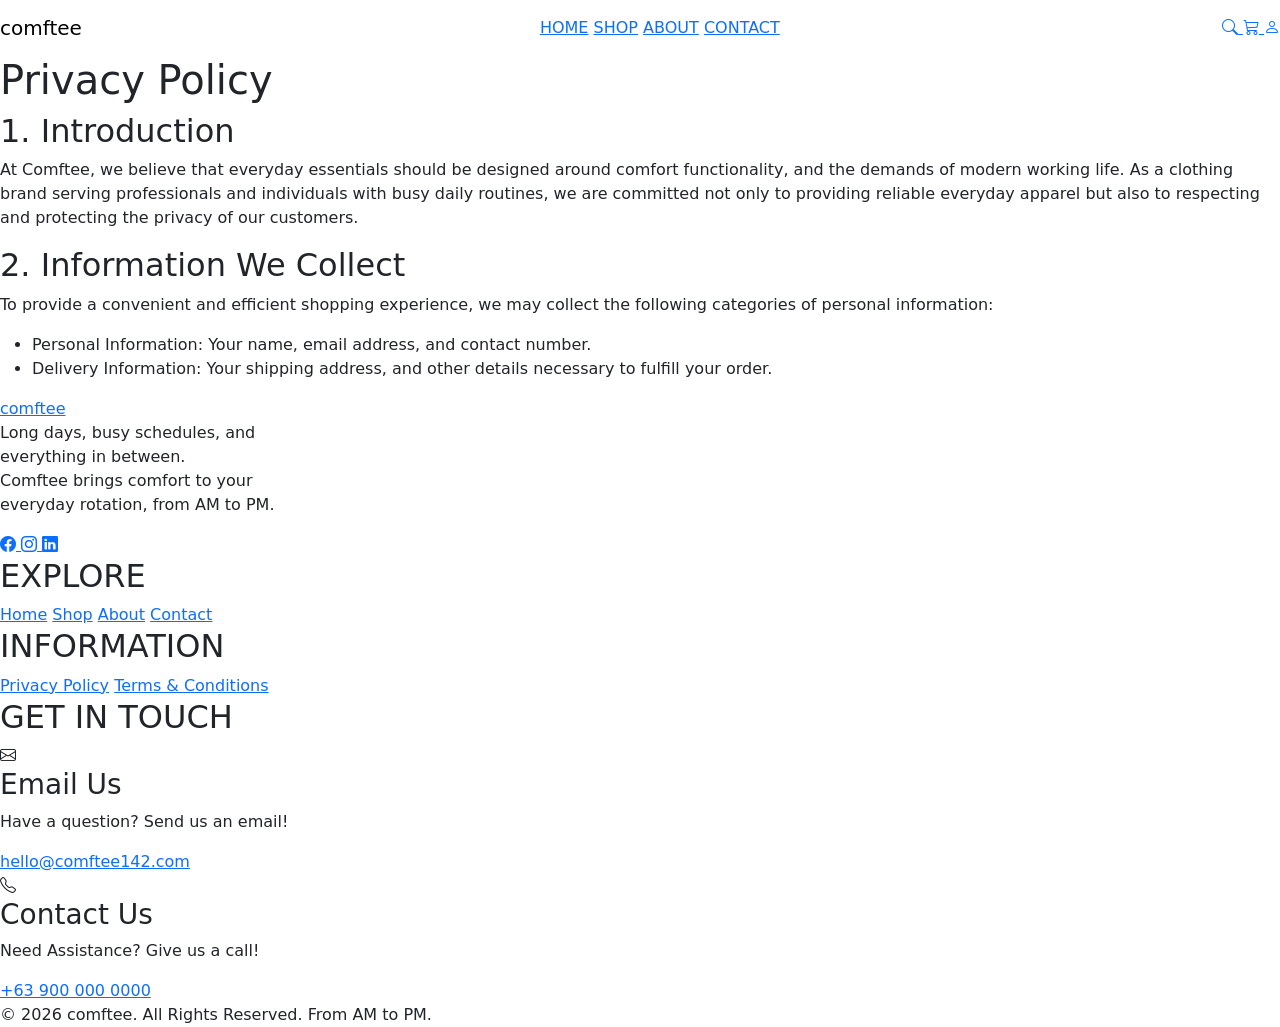
==== index.html @ b97ba65a "Add files via upload" ====
<!DOCTYPE html>
<html lang="en">
<head>
  <meta charset="UTF-8">
  <meta name="viewport" content="width=device-width, initial-scale=1.0">

  <title>Privacy Policy | Comftee</title>

  <!-- Bootstrap 5.3.3 -->
  <link href="https://cdn.jsdelivr.net/npm/bootstrap@5.3.3/dist/css/bootstrap.min.css" rel="stylesheet">

  <!-- Bootstrap Icons -->
  <link href="https://cdn.jsdelivr.net/npm/bootstrap-icons@1.11.3/font/bootstrap-icons.min.css" rel="stylesheet">

  <!-- Google Fonts -->
  <link rel="preconnect" href="https://fonts.googleapis.com">
  <link rel="preconnect" href="https://fonts.gstatic.com" crossorigin>

  <link href="https://fonts.googleapis.com/css2?family=DM+Sans:wght@400;500;700&family=Inter:wght@400;500;600;700&display=swap" rel="stylesheet">

  <!-- Custom CSS -->
  <link rel="stylesheet" href="css/style.css">
</head>

<body>

  <!-- NAVIGATION BAR -->
  <header class="site-header">

    <nav class="navbar">

      <a href="#" class="navbar-brand">comftee</a>

      <div class="nav-links">
        <a href="#">HOME</a>
        <a href="#">SHOP</a>
        <a href="#">ABOUT</a>
        <a href="#">CONTACT</a>
      </div>

      <div class="navbar-actions">

        <a href="#" aria-label="Search">
          <i class="bi bi-search"></i>
        </a>

        <a href="#" aria-label="Shopping Cart">
          <i class="bi bi-cart3"></i>
        </a>

        <a href="#" aria-label="Account">
          <i class="bi bi-person"></i>
        </a>

      </div>

    </nav>

  </header>


  <!-- PRIVACY POLICY CONTENT -->
  <main class="policy-content">

    <div class="policy-container">

      <h1>Privacy Policy</h1>

      <section class="policy-section">

        <h2>1. Introduction</h2>

        <p>
          At Comftee, we believe that everyday essentials should be designed
          around comfort functionality, and the demands of modern working
          life. As a clothing brand serving professionals and individuals
          with busy daily routines, we are committed not only to providing
          reliable everyday apparel but also to respecting and protecting
          the privacy of our customers.
        </p>

      </section>


      <section class="policy-section">

        <h2>2. Information We Collect</h2>

        <p>
          To provide a convenient and efficient shopping experience, we may
          collect the following categories of personal information:
        </p>

        <ul>
          <li>
            Personal Information: Your name, email address, and contact number.
          </li>

          <li>
            Delivery Information: Your shipping address, and other details
            necessary to fulfill your order.
          </li>
        </ul>

      </section>

    </div>

  </main>


  <!-- FOOTER -->
  <footer class="site-footer">

    <div class="footer-main">

      <!-- BRAND COLUMN -->
      <div class="footer-brand-column">

        <a href="#" class="footer-brand">comftee</a>

        <p class="footer-description">
          Long days, busy schedules, and<br>
          everything in between.<br>
          Comftee brings comfort to your<br>
          everyday rotation, from AM to PM.
        </p>

        <div class="social-links">

          <a href="#" class="facebook" aria-label="Facebook">
            <i class="bi bi-facebook"></i>
          </a>

          <a href="#" class="instagram" aria-label="Instagram">
            <i class="bi bi-instagram"></i>
          </a>

          <a href="#" class="linkedin" aria-label="LinkedIn">
            <i class="bi bi-linkedin"></i>
          </a>

        </div>

      </div>


      <!-- EXPLORE -->
      <div class="footer-column">

        <h2>EXPLORE</h2>

        <a href="#">Home</a>
        <a href="#">Shop</a>
        <a href="#">About</a>
        <a href="#">Contact</a>

      </div>


      <!-- INFORMATION -->
      <div class="footer-column">

        <h2>INFORMATION</h2>

        <a href="#">Privacy Policy</a>
        <a href="#">Terms &amp; Conditions</a>

      </div>


      <!-- CONTACT -->
      <div class="footer-column contact-column">

        <h2>GET IN TOUCH</h2>

        <div class="contact-item">

          <i class="bi bi-envelope"></i>

          <div>
            <h3>Email Us</h3>

            <p>Have a question? Send us an email!</p>

            <a href="mailto:hello@comftee142.com">
              hello@comftee142.com
            </a>
          </div>

        </div>


        <div class="contact-item">

          <i class="bi bi-telephone"></i>

          <div>
            <h3>Contact Us</h3>

            <p>Need Assistance? Give us a call!</p>

            <a href="tel:+639000000000">
              +63 900 000 0000
            </a>
          </div>

        </div>

      </div>

    </div>


    <!-- FOOTER BOTTOM -->
    <div class="footer-bottom">

      <span>© 2026 comftee. All Rights Reserved.</span>

      <span>From AM to PM.</span>

    </div>

  </footer>
<!-- JavaScript -->
  <script src="js/script.js"></script>

</body>
</html>
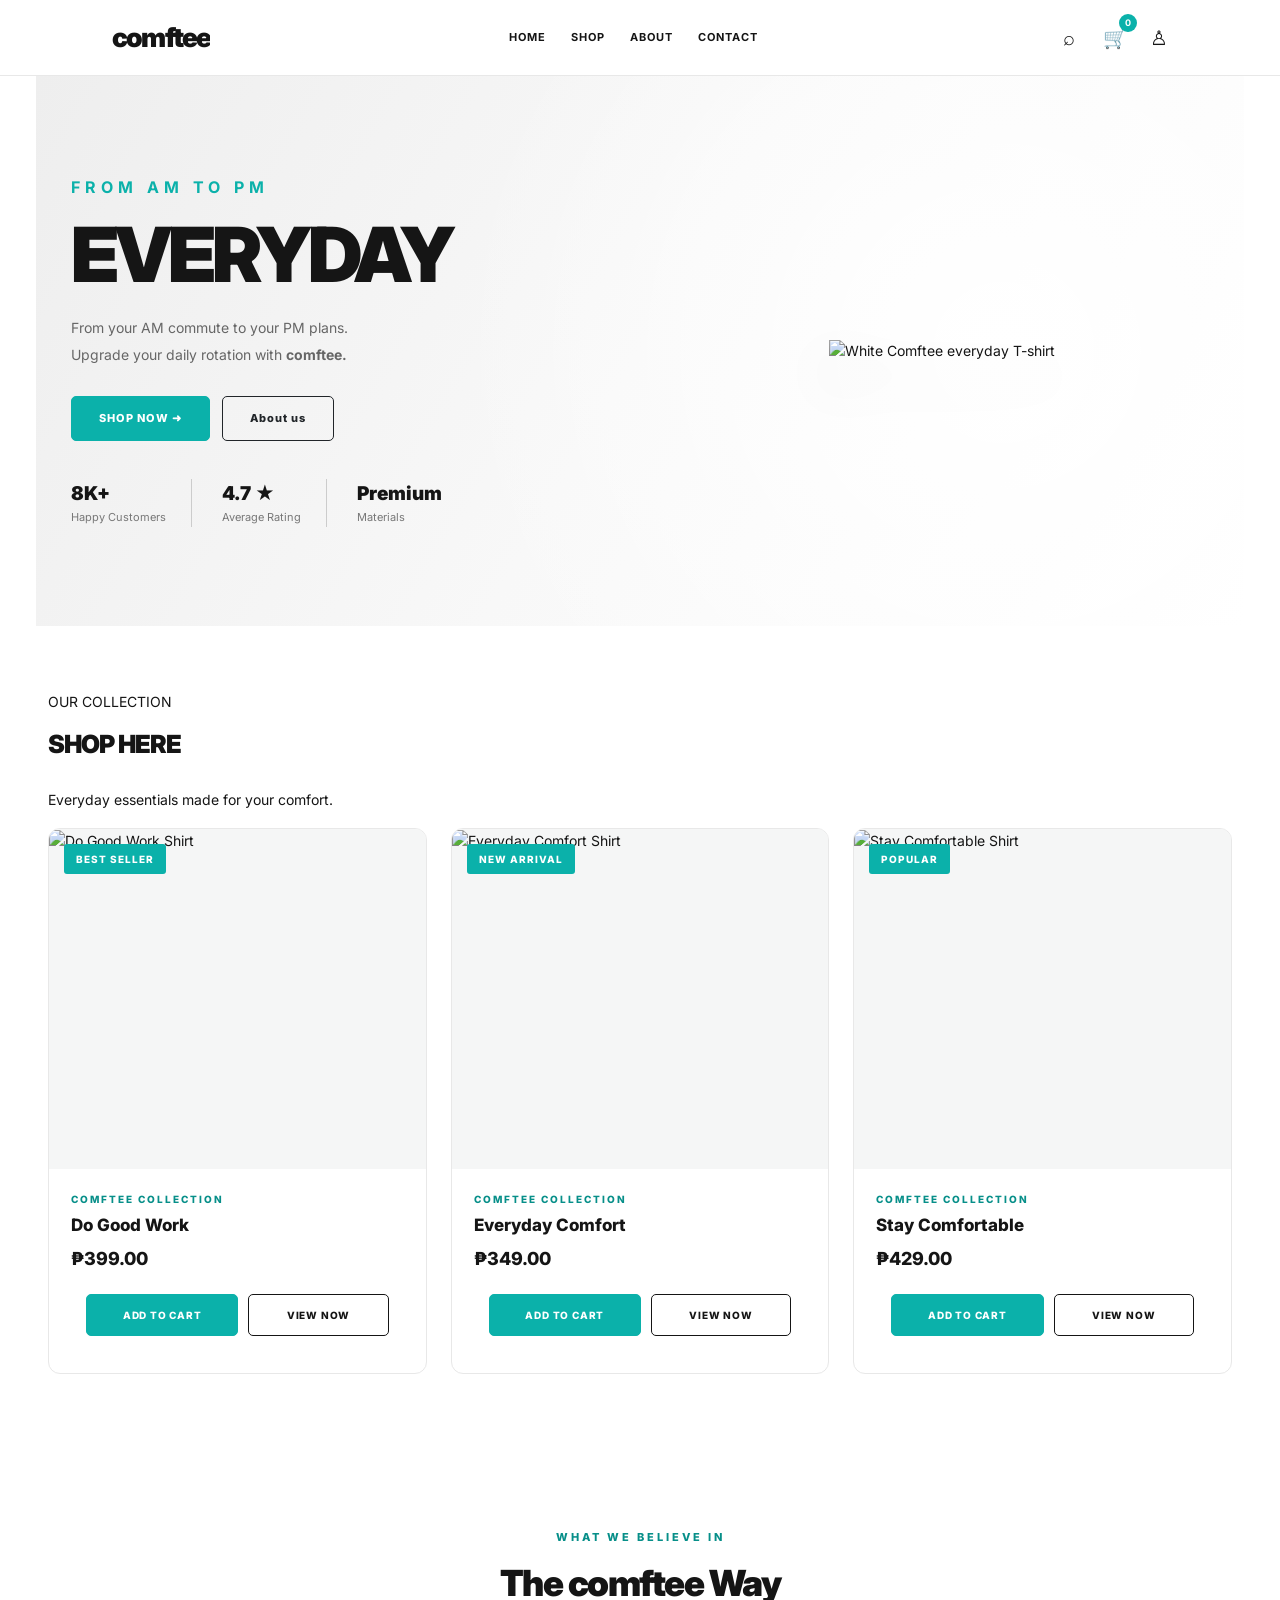
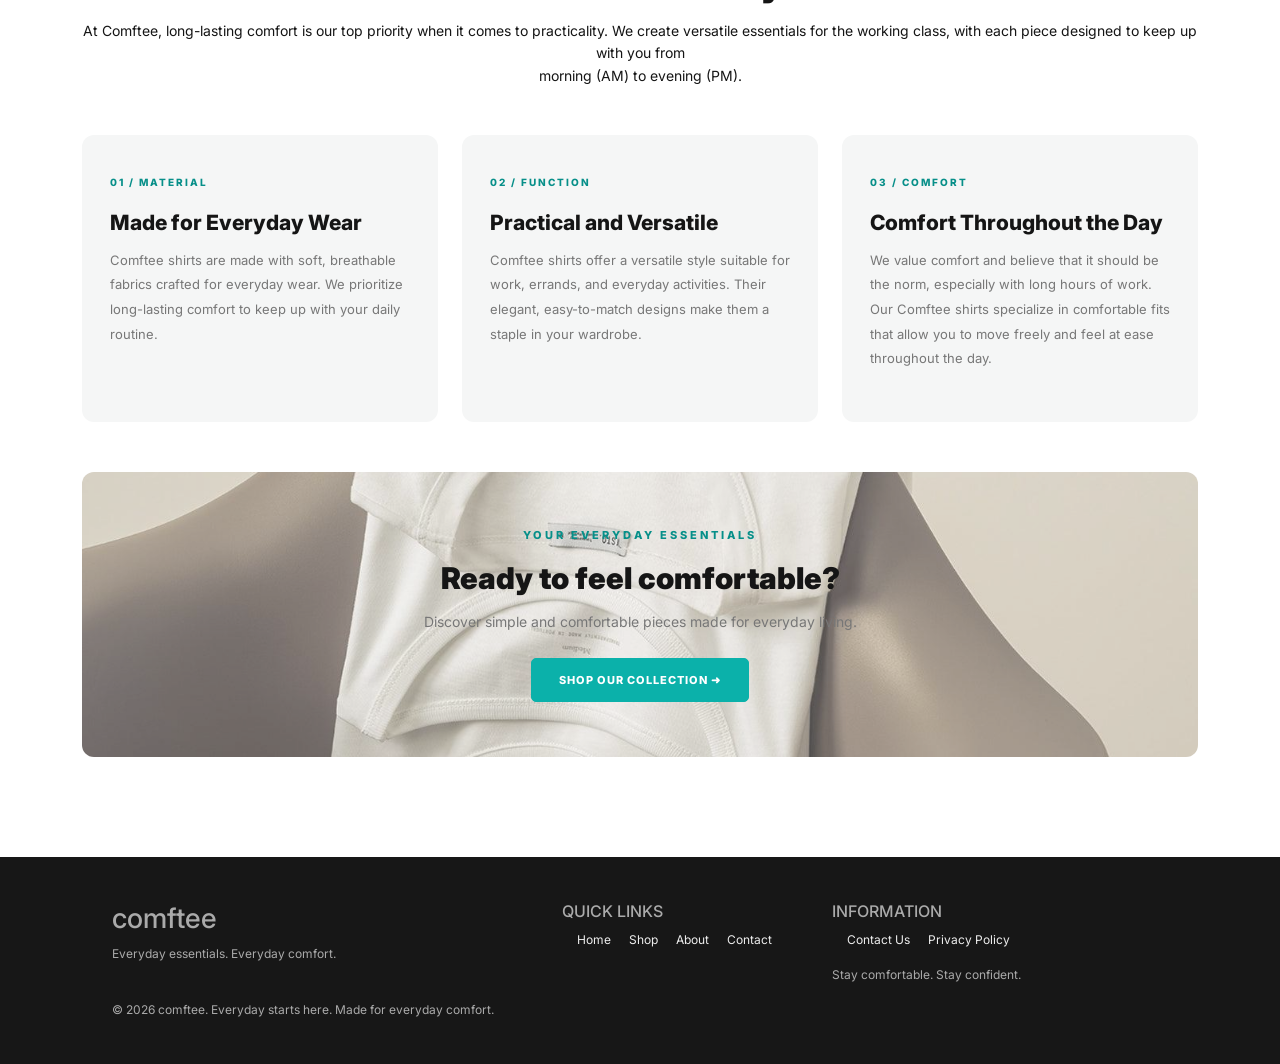
==== commit f533ab2e: "Add files Via Upload" ====
--- a/index.html
+++ b/index.html
@@ -1,229 +1,507 @@
-<!DOCTYPE html>
+<!doctype html>
 <html lang="en">
 <head>
-  <meta charset="UTF-8">
-  <meta name="viewport" content="width=device-width, initial-scale=1.0">
-
-  <title>Privacy Policy | Comftee</title>
-
-  <!-- Bootstrap 5.3.3 -->
-  <link href="https://cdn.jsdelivr.net/npm/bootstrap@5.3.3/dist/css/bootstrap.min.css" rel="stylesheet">
-
-  <!-- Bootstrap Icons -->
-  <link href="https://cdn.jsdelivr.net/npm/bootstrap-icons@1.11.3/font/bootstrap-icons.min.css" rel="stylesheet">
-
-  <!-- Google Fonts -->
-  <link rel="preconnect" href="https://fonts.googleapis.com">
-  <link rel="preconnect" href="https://fonts.gstatic.com" crossorigin>
-
-  <link href="https://fonts.googleapis.com/css2?family=DM+Sans:wght@400;500;700&family=Inter:wght@400;500;600;700&display=swap" rel="stylesheet">
-
-  <!-- Custom CSS -->
-  <link rel="stylesheet" href="css/style.css">
+    <meta charset="utf-8">
+    <meta name="viewport" content="width=device-width, initial-scale=1">
+    <meta name="description" content="Comftee everyday essentials and comfortable tees.">
+
+    <title>comftee | Everyday Essentials</title>
+
+    <!-- Bootstrap CSS -->
+    <link href="https://cdn.jsdelivr.net/npm/bootstrap@5.3.3/dist/css/bootstrap.min.css" rel="stylesheet">
+
+    <!-- Google Fonts -->
+    <link rel="preconnect" href="https://fonts.googleapis.com">
+    <link rel="preconnect" href="https://fonts.gstatic.com" crossorigin>
+    <link href="https://fonts.googleapis.com/css2?family=Inter:wght@400;500;600;700;800;900&display=swap" rel="stylesheet">
+
+    <!-- Custom CSS -->
+    <link rel="stylesheet" href="./css/style.css">
 </head>
 
 <body>
 
-  <!-- NAVIGATION BAR -->
-  <header class="site-header">
-
-    <nav class="navbar">
-
-      <a href="#" class="navbar-brand">comftee</a>
-
-      <div class="nav-links">
-        <a href="#">HOME</a>
-        <a href="#">SHOP</a>
-        <a href="#">ABOUT</a>
-        <a href="#">CONTACT</a>
-      </div>
-
-      <div class="navbar-actions">
-
-        <a href="#" aria-label="Search">
-          <i class="bi bi-search"></i>
-        </a>
-
-        <a href="#" aria-label="Shopping Cart">
-          <i class="bi bi-cart3"></i>
-        </a>
-
-        <a href="#" aria-label="Account">
-          <i class="bi bi-person"></i>
-        </a>
-
-      </div>
-
+<!-- NAVBAR -->
+<header>
+    <nav class="navbar navbar-expand-lg site-nav">
+        <div class="container-fluid px-4 px-lg-5">
+
+            <a class="brand" href="index.html">comftee</a>
+
+            <button class="navbar-toggler"
+                type="button"
+                data-bs-toggle="collapse"
+                data-bs-target="#mainNav"
+                aria-controls="mainNav"
+                aria-expanded="false"
+                aria-label="Toggle navigation">
+
+                <span class="navbar-toggler-icon"></span>
+            </button>
+
+            <div class="collapse navbar-collapse justify-content-center" id="mainNav">
+
+                <ul class="navbar-nav">
+                    <li class="nav-item">
+                        <a class="nav-link active" href="#home">Home</a>
+                    </li>
+
+                    <li class="nav-item">
+                        <a class="nav-link" href="#shop">Shop</a>
+                    </li>
+
+                    <li class="nav-item">
+                        <a class="nav-link" href="#about">About</a>
+                    </li>
+
+                    <li class="nav-item">
+                        <a class="nav-link" href="contact.html">Contact</a>
+                    </li>
+                </ul>
+
+            </div>
+
+            <div class="nav-icons d-flex align-items-center">
+
+                <button class="nav-icon border-0"
+                    id="search-toggle"
+                    aria-label="Open search">
+                    ⌕
+                </button>
+
+                <a class="nav-icon" href="cart.html" aria-label="Shopping cart">
+                    🛒
+                    <span class="cart-count">0</span>
+                </a>
+
+                <a class="nav-icon"
+                    href="contact.html"
+                    aria-label="Account and contact">
+                    ♙
+                </a>
+
+            </div>
+
+            <div class="search-box" id="search-box">
+                <input type="search"
+                    placeholder="Search products"
+                    aria-label="Search products">
+
+                <a href="#shop" class="small text-dark">Shop</a>
+            </div>
+
+        </div>
     </nav>
-
-  </header>
-
-
-  <!-- PRIVACY POLICY CONTENT -->
-  <main class="policy-content">
-
-    <div class="policy-container">
-
-      <h1>Privacy Policy</h1>
-
-      <section class="policy-section">
-
-        <h2>1. Introduction</h2>
-
-        <p>
-          At Comftee, we believe that everyday essentials should be designed
-          around comfort functionality, and the demands of modern working
-          life. As a clothing brand serving professionals and individuals
-          with busy daily routines, we are committed not only to providing
-          reliable everyday apparel but also to respecting and protecting
-          the privacy of our customers.
-        </p>
-
-      </section>
-
-
-      <section class="policy-section">
-
-        <h2>2. Information We Collect</h2>
-
-        <p>
-          To provide a convenient and efficient shopping experience, we may
-          collect the following categories of personal information:
-        </p>
-
-        <ul>
-          <li>
-            Personal Information: Your name, email address, and contact number.
-          </li>
-
-          <li>
-            Delivery Information: Your shipping address, and other details
-            necessary to fulfill your order.
-          </li>
-        </ul>
-
-      </section>
+</header>
+
+
+<main>
+
+    <!-- HERO SECTION -->
+    <section class="container-fluid px-4 px-lg-5" id="home">
+
+        <div class="row hero align-items-center">
+
+            <!-- LEFT CONTENT -->
+            <div class="col-md-6 hero-copy">
+
+                <p class="hero-kicker">From AM to PM</p>
+
+                <h1>EVERYDAY</h1>
+
+                <p class="hero-description">
+                    From your AM commute to your PM plans.
+                    <br>
+                    Upgrade your daily rotation with
+                    <strong>comftee.</strong>
+                </p>
+
+                <div class="hero-actions">
+
+                    <a class="btn btn-teal" href="#shop">
+                        Shop now ➜
+                    </a>
+
+                    <a class="btn btn-outline-dark" href="#about">
+                        About us
+                    </a>
+
+                </div>
+
+                <!-- STATISTICS -->
+                <div class="stats">
+
+                    <div class="stat">
+                        <strong>8K+</strong>
+                        Happy Customers
+                    </div>
+
+                    <div class="stat">
+                        <strong>4.7 <span class="rating-star">★</span></strong>
+                        Average Rating
+                    </div>
+
+                    <div class="stat border-0">
+                        <strong>Premium</strong>
+                        Materials
+                    </div>
+
+                </div>
+
+            </div>
+
+            <!-- RIGHT IMAGE -->
+            <div class="col-md-6 text-center hero-image-wrapper">
+
+                <img
+                    class="hero-art"
+                    src="images/hero-shirt.jpg"
+                    alt="White Comftee everyday T-shirt">
+
+            </div>
+
+        </div>
+
+    </section>
+
+
+    <!-- SHOP SECTION -->
+    <section class="container-fluid px-4 px-lg-5 shop-section" id="shop">
+
+        <div class="shop-heading">
+
+            <div>
+                <p class="section-subtitle">OUR COLLECTION</p>
+                <h2 class="section-label">SHOP HERE</h2>
+            </div>
+
+            <p class="shop-heading-description">
+                Everyday essentials made for your comfort.
+            </p>
+
+        </div>
+
+
+        <div class="row g-4" id="product-list">
+
+            <!-- PRODUCT 1 -->
+            <div class="col-lg-4 col-md-6">
+
+                <div class="shop-product-card">
+
+                    <div class="shop-product-image">
+
+                        <img src="images/do-good-work.jpg"
+                            alt="Do Good Work Shirt">
+
+                        <span class="product-tag">BEST SELLER</span>
+
+                    </div>
+
+                    <div class="shop-product-info">
+
+                        <p class="product-category">COMFTEE COLLECTION</p>
+
+                        <h5>Do Good Work</h5>
+
+                        <p class="product-price">₱399.00</p>
+
+                        <div class="product-actions">
+
+                            <button class="add-cart-btn"
+                                onclick="addToCart('Do Good Work', 399)">
+                                ADD TO CART
+                            </button>
+
+                            <a href="product-do-good-work.html"
+                                class="view-now-btn">
+                                VIEW NOW
+                            </a>
+
+                        </div>
+
+                    </div>
+
+                </div>
+
+            </div>
+
+
+            <!-- PRODUCT 2 -->
+            <div class="col-lg-4 col-md-6">
+
+                <div class="shop-product-card">
+
+                    <div class="shop-product-image">
+
+                        <img src="images/everyday-comfort.jpg"
+                            alt="Everyday Comfort Shirt">
+
+                        <span class="product-tag">NEW ARRIVAL</span>
+
+                    </div>
+
+                    <div class="shop-product-info">
+
+                        <p class="product-category">COMFTEE COLLECTION</p>
+
+                        <h5>Everyday Comfort</h5>
+
+                        <p class="product-price">₱349.00</p>
+
+                        <div class="product-actions">
+
+                            <button class="add-cart-btn"
+                                onclick="addToCart('Everyday Comfort', 349)">
+                                ADD TO CART
+                            </button>
+
+                            <a href="product-everyday-comfort.html"
+                                class="view-now-btn">
+                                VIEW NOW
+                            </a>
+
+                        </div>
+
+                    </div>
+
+                </div>
+
+            </div>
+
+
+            <!-- PRODUCT 3 -->
+            <div class="col-lg-4 col-md-6">
+
+                <div class="shop-product-card">
+
+                    <div class="shop-product-image">
+
+                        <img src="images/stay-comfortable.jpg"
+                            alt="Stay Comfortable Shirt">
+
+                        <span class="product-tag">POPULAR</span>
+
+                    </div>
+
+                    <div class="shop-product-info">
+
+                        <p class="product-category">COMFTEE COLLECTION</p>
+
+                        <h5>Stay Comfortable</h5>
+
+                        <p class="product-price">₱429.00</p>
+
+                        <div class="product-actions">
+
+                            <button class="add-cart-btn"
+                                onclick="addToCart('Stay Comfortable', 429)">
+                                ADD TO CART
+                            </button>
+
+                            <a href="product-stay-comfortable.html"
+                                class="view-now-btn">
+                                VIEW NOW
+                            </a>
+
+                        </div>
+
+                    </div>
+
+                </div>
+
+            </div>
+
+        </div>
+
+    </section>
+
+
+    <!-- ABOUT SECTION -->
+    <section class="about-section" id="about">
+
+        <!-- OUR VALUES -->
+        <div class="container about-values">
+
+            <div class="text-center mb-5">
+
+                <p class="about-label">WHAT WE BELIEVE IN</p>
+
+                <h2>The comftee Way</h2>
+
+                <p class="about-description">
+                    At Comftee, long-lasting comfort is our top priority when it comes to practicality. We create versatile essentials for the working class, with each piece designed to keep up with you from 
+                   <br> 
+                   morning (AM) to evening (PM).
+                </p>
+
+            </div>
+
+            <div class="row g-4">
+
+                <!-- VALUE 1 -->
+                <div class="col-md-4">
+
+                    <div class="about-value-card">
+
+                        <span>01 / MATERIAL</span>
+
+                        <h4>Made for Everyday Wear</h4>
+
+                        <p>
+                            Comftee shirts are made with soft, 
+                            breathable fabrics crafted for everyday
+                            wear. We prioritize long-lasting comfort to
+                            keep up with your daily routine.
+                        </p>
+
+                    </div>
+
+                </div>
+
+
+                <!-- VALUE 2 -->
+                <div class="col-md-4">
+
+                    <div class="about-value-card">
+
+                        <span>02 / FUNCTION</span>
+
+                        <h4>Practical and Versatile</h4>
+
+                        <p>
+                            Comftee shirts offer a versatile style 
+                            suitable for work, errands, and everyday 
+                            activities. Their elegant, easy-to-match 
+                            designs make them a staple in your 
+                            wardrobe.
+                        </p>
+
+                    </div>
+
+                </div>
+
+
+                <!-- VALUE 3 -->
+                <div class="col-md-4">
+
+                    <div class="about-value-card">
+
+                        <span>03 / COMFORT</span>
+
+                        <h4>Comfort Throughout the Day</h4>
+
+                        <p>
+                            We value comfort and believe that it 
+                            should be the norm, especially with long 
+                            hours of work. Our Comftee shirts 
+                            specialize in comfortable fits that allow
+                            you to move freely and feel at ease 
+                            throughout the day.
+                        </p>
+
+                    </div>
+
+                </div>
+
+            </div>
+
+        </div>
+
+
+        <!-- ABOUT CALL TO ACTION -->
+        <div class="container">
+
+            <div class="about-cta text-center">
+
+                <p class="about-label">YOUR EVERYDAY ESSENTIALS</p>
+
+                <h2>Ready to feel comfortable?</h2>
+
+                <p>
+                    Discover simple and comfortable pieces
+                    made for everyday living.
+                </p>
+
+                <a href="#shop" class="btn btn-teal">
+                    SHOP OUR COLLECTION ➜
+                </a>
+
+            </div>
+
+        </div>
+
+    </section>
+
+</main>
+
+
+<!-- FOOTER -->
+<footer class="site-footer">
+
+    <div class="container-fluid px-4 px-lg-5">
+
+        <div class="row g-4">
+
+            <!-- BRAND -->
+            <div class="col-md-5">
+
+                <h3 class="footer-brand">comftee</h3>
+
+                <p class="footer-description">
+                    Everyday essentials. Everyday comfort.
+                </p>
+
+            </div>
+
+
+            <!-- QUICK LINKS -->
+            <div class="col-md-3">
+
+                <h6>QUICK LINKS</h6>
+
+                <a href="#home">Home</a>
+                <a href="#shop">Shop</a>
+                <a href="#about">About</a>
+                <a href="contact.html">Contact</a>
+
+            </div>
+
+
+            <!-- INFORMATION -->
+            <div class="col-md-4">
+
+                <h6>INFORMATION</h6>
+
+                <a href="contact.html">Contact Us</a>
+                <a href="privacy.html">Privacy Policy</a>
+
+                <p class="footer-description mt-3">
+                    Stay comfortable. Stay confident.
+                </p>
+
+            </div>
+
+        </div>
+
+        <div class="footer-bottom">
+
+            <span>© 2026 comftee. Everyday starts here.</span>
+
+            <span>Made for everyday comfort.</span>
+
+        </div>
 
     </div>
 
-  </main>
-
-
-  <!-- FOOTER -->
-  <footer class="site-footer">
-
-    <div class="footer-main">
-
-      <!-- BRAND COLUMN -->
-      <div class="footer-brand-column">
-
-        <a href="#" class="footer-brand">comftee</a>
-
-        <p class="footer-description">
-          Long days, busy schedules, and<br>
-          everything in between.<br>
-          Comftee brings comfort to your<br>
-          everyday rotation, from AM to PM.
-        </p>
-
-        <div class="social-links">
-
-          <a href="#" class="facebook" aria-label="Facebook">
-            <i class="bi bi-facebook"></i>
-          </a>
-
-          <a href="#" class="instagram" aria-label="Instagram">
-            <i class="bi bi-instagram"></i>
-          </a>
-
-          <a href="#" class="linkedin" aria-label="LinkedIn">
-            <i class="bi bi-linkedin"></i>
-          </a>
-
-        </div>
-
-      </div>
-
-
-      <!-- EXPLORE -->
-      <div class="footer-column">
-
-        <h2>EXPLORE</h2>
-
-        <a href="#">Home</a>
-        <a href="#">Shop</a>
-        <a href="#">About</a>
-        <a href="#">Contact</a>
-
-      </div>
-
-
-      <!-- INFORMATION -->
-      <div class="footer-column">
-
-        <h2>INFORMATION</h2>
-
-        <a href="#">Privacy Policy</a>
-        <a href="#">Terms &amp; Conditions</a>
-
-      </div>
-
-
-      <!-- CONTACT -->
-      <div class="footer-column contact-column">
-
-        <h2>GET IN TOUCH</h2>
-
-        <div class="contact-item">
-
-          <i class="bi bi-envelope"></i>
-
-          <div>
-            <h3>Email Us</h3>
-
-            <p>Have a question? Send us an email!</p>
-
-            <a href="mailto:hello@comftee142.com">
-              hello@comftee142.com
-            </a>
-          </div>
-
-        </div>
-
-
-        <div class="contact-item">
-
-          <i class="bi bi-telephone"></i>
-
-          <div>
-            <h3>Contact Us</h3>
-
-            <p>Need Assistance? Give us a call!</p>
-
-            <a href="tel:+639000000000">
-              +63 900 000 0000
-            </a>
-          </div>
-
-        </div>
-
-      </div>
-
-    </div>
-
-
-    <!-- FOOTER BOTTOM -->
-    <div class="footer-bottom">
-
-      <span>© 2026 comftee. All Rights Reserved.</span>
-
-      <span>From AM to PM.</span>
-
-    </div>
-
-  </footer>
-<!-- JavaScript -->
-  <script src="js/script.js"></script>
+</footer>
+
+
+<!-- Bootstrap JS -->
+<script src="https://cdn.jsdelivr.net/npm/bootstrap@5.3.3/dist/js/bootstrap.bundle.min.js"></script>
+
+<!-- Custom JS -->
+<script src="js/main.js"></script>
 
 </body>
 </html>
--- a/css/style.css
+++ b/css/style.css
@@ -0,0 +1,905 @@
+/* =========================================
+   COMFTEE - PREMIUM STREETWEAR
+   Bootstrap 5 | Professional UI
+   ========================================= */
+
+@import url('https://fonts.googleapis.com/css2?family=Inter:wght@400;500;600;700;800;900&display=swap');
+
+/* ROOT */
+:root {
+    --primary: #0bb1aa;
+    --primary-dark: #078f89;
+    --black: #151515;
+    --dark: #222222;
+    --gray: #777777;
+    --light-gray: #f5f6f6;
+    --border: #e8e8e8;
+    --white: #ffffff;
+
+    --radius: 12px;
+    --transition: all .3s ease;
+}
+
+/* GLOBAL */
+* {
+    box-sizing: border-box;
+}
+
+html {
+    scroll-behavior: smooth;
+}
+
+body {
+    margin: 0;
+    font-family: 'Inter', sans-serif;
+    font-size: 14px;
+    color: var(--black);
+    background: var(--white);
+    line-height: 1.6;
+}
+
+a {
+    transition: var(--transition);
+}
+
+/* NAVBAR */
+.site-nav,
+.navbar,
+.navbar-collapse {
+    background: var(--white) !important;
+}
+
+.site-nav {
+    min-height: 76px;
+    padding: 0 5%;
+    border-bottom: 1px solid var(--border);
+    position: relative;
+    z-index: 100;
+}
+
+.brand {
+    font-size: 27px;
+    font-weight: 900;
+    letter-spacing: -1.8px;
+    color: var(--black) !important;
+    text-decoration: none;
+}
+
+.navbar-nav {
+    gap: 25px;
+}
+
+.navbar-nav .nav-link {
+    font-size: 11px;
+    font-weight: 700;
+    letter-spacing: 1px;
+    color: var(--black) !important;
+    text-transform: uppercase;
+    padding: 12px 0 !important;
+    position: relative;
+}
+
+.navbar-nav .nav-link::after {
+    content: "";
+    position: absolute;
+    left: 0;
+    bottom: 5px;
+    width: 0;
+    height: 2px;
+    background: var(--primary);
+    transition: var(--transition);
+}
+
+.navbar-nav .nav-link:hover::after {
+    width: 100%;
+}
+
+.navbar-nav .nav-link:hover {
+    color: var(--primary) !important;
+}
+
+.nav-icons {
+    display: flex;
+    align-items: center;
+    gap: 22px;
+}
+
+.nav-icon {
+    position: relative;
+    background: transparent;
+    border: none;
+    color: var(--black) !important;
+    font-size: 20px;
+    text-decoration: none;
+    cursor: pointer;
+}
+
+.nav-icon:hover {
+    color: var(--primary) !important;
+}
+
+.cart-count {
+    position: absolute;
+    top: -8px;
+    right: -9px;
+    background: var(--primary);
+    color: white;
+    font-size: 9px;
+    font-weight: 700;
+    padding: 2px 6px;
+    border-radius: 50%;
+}
+
+/* HERO */
+.hero {
+    min-height: 550px;
+    display: flex;
+    align-items: center;
+    overflow: hidden;
+    background:
+        radial-gradient(
+            circle at 80% 50%,
+            #ffffff 0%,
+            transparent 55%
+        ),
+        linear-gradient(
+            120deg,
+            #eeeeee,
+            #f8f8f8,
+            #ffffff
+        );
+}
+
+.hero-copy {
+    padding-left: 35px;
+}
+
+.hero-kicker {
+    font-size: 16px;
+    font-weight: 700;
+    letter-spacing: 5px;
+    text-transform: uppercase;
+    color: var(--primary);
+    margin-bottom: 15px;
+}
+
+.hero h1 {
+    font-size: clamp(45px, 6vw, 76px);
+    font-weight: 900;
+    line-height: 1.02;
+    letter-spacing: -4px;
+    max-width: 550px;
+    color: var(--black);
+    margin-bottom: 22px;
+}
+
+.hero-copy > p:not(.hero-kicker) {
+    max-width: 420px;
+    font-size: 14px;
+    line-height: 1.9;
+    color: #666;
+    margin-bottom: 28px;
+}
+
+.hero-art {
+    width: 100%;
+    max-width: 680px;
+    height: 500px;
+    object-fit: contain;
+    filter: drop-shadow(0 25px 25px rgba(0,0,0,.12));
+    transition: transform .5s ease;
+}
+
+.hero-art:hover {
+    transform: scale(1.04);
+}
+
+/* BUTTONS */
+.btn-teal {
+    background: var(--primary) !important;
+    color: white !important;
+    border: 1px solid var(--primary) !important;
+    border-radius: 5px !important;
+    padding: 13px 27px !important;
+    font-size: 11px !important;
+    font-weight: 800 !important;
+    letter-spacing: 1px;
+    text-transform: uppercase;
+    transition: var(--transition);
+}
+
+.btn-teal:hover {
+    background: var(--primary-dark) !important;
+    transform: translateY(-2px);
+}
+
+.hero-actions {
+    display: flex;
+    align-items: center;
+    gap: 12px;
+    flex-wrap: wrap;
+}
+
+.hero-actions .btn-outline-dark {
+    border-radius: 5px;
+    padding: 13px 27px;
+    font-size: 11px;
+    font-weight: 800;
+    letter-spacing: 1px;
+}
+
+/* STATISTICS */
+.stats {
+    display: flex;
+    gap: 30px;
+    margin-top: 38px;
+    flex-wrap: wrap;
+}
+
+.stat {
+    font-size: 11px;
+    color: var(--gray);
+    border-right: 1px solid #cccccc;
+    padding-right: 25px;
+}
+
+.stat strong {
+    display: block;
+    font-size: 19px;
+    font-weight: 900;
+    color: var(--black);
+}
+
+/* SHOP SECTION */
+.shop-section {
+    padding: 65px 5%;
+}
+
+.section-label {
+    font-size: 25px;
+    font-weight: 900;
+    letter-spacing: -1px;
+    margin-bottom: 30px;
+    color: var(--black);
+}
+
+.shop-section::before {
+    content: none;
+}
+
+/* PRODUCT CARDS */
+.product-card,
+.shop-product-card {
+    height: 100%;
+    background: white;
+    border: 1px solid var(--border);
+    border-radius: var(--radius);
+    overflow: hidden;
+    transition: var(--transition);
+}
+
+.product-card:hover,
+.shop-product-card:hover {
+    transform: translateY(-5px);
+    box-shadow: 0 15px 35px rgba(0,0,0,.07);
+    border-color: #d5d5d5;
+}
+
+.product-photo {
+    height: 300px;
+    position: relative;
+    background: var(--light-gray);
+    border: none;
+    border-radius: 0;
+    overflow: hidden;
+}
+
+.product-photo img {
+    width: 100%;
+    height: 100%;
+    object-fit: contain;
+    transition: transform .5s ease;
+}
+
+.product-card:hover .product-photo img {
+    transform: scale(1.07);
+}
+
+/* SHOP PRODUCT IMAGE */
+.shop-product-image {
+    height: 340px;
+    background: var(--light-gray);
+    position: relative;
+    overflow: hidden;
+}
+
+.shop-product-image img {
+    width: 100%;
+    height: 100%;
+    object-fit: cover;
+    transition: transform .5s ease;
+}
+
+.shop-product-card:hover .shop-product-image img {
+    transform: scale(1.05);
+}
+
+/* BADGES */
+.discount,
+.product-tag {
+    position: absolute;
+    top: 15px;
+    left: 15px;
+    background: var(--primary);
+    color: white;
+    font-size: 10px;
+    font-weight: 800;
+    letter-spacing: 1px;
+    padding: 7px 12px;
+    border-radius: 3px;
+    z-index: 2;
+}
+
+/* WISHLIST */
+.heart {
+    position: absolute;
+    top: 12px;
+    right: 14px;
+    z-index: 3;
+    border: none;
+    background: white;
+    width: 36px;
+    height: 36px;
+    border-radius: 50%;
+    font-size: 19px;
+    cursor: pointer;
+    transition: var(--transition);
+}
+
+.heart:hover,
+.heart.active {
+    color: #e34e5b;
+}
+
+/* PRODUCT INFORMATION */
+.product-meta {
+    display: flex;
+    justify-content: space-between;
+    gap: 8px;
+    margin: 15px 15px 5px;
+    font-size: 12px;
+    font-weight: 700;
+}
+
+.rating {
+    white-space: nowrap;
+}
+
+.product-price {
+    font-size: 15px;
+    font-weight: 800;
+    margin: 5px 15px 15px;
+    color: var(--black);
+}
+
+.old-price {
+    font-size: 12px;
+    color: #999;
+    text-decoration: line-through;
+    margin-left: 5px;
+}
+
+.shop-product-info {
+    padding: 22px;
+}
+
+.product-category {
+    color: var(--primary-dark);
+    font-size: 10px;
+    font-weight: 800;
+    letter-spacing: 2px;
+    margin-bottom: 8px;
+}
+
+.shop-product-info h5 {
+    font-size: 17px;
+    font-weight: 800;
+    margin-bottom: 10px;
+}
+
+.shop-product-info .product-price {
+    font-size: 18px;
+    margin: 0 0 20px;
+}
+
+/* PRODUCT ACTIONS */
+.product-actions {
+    display: flex;
+    gap: 10px;
+    margin: 0 15px 15px;
+}
+
+.btn-cart,
+.btn-view,
+.add-cart-btn,
+.view-now-btn {
+    flex: 1;
+    min-height: 42px;
+    display: flex;
+    justify-content: center;
+    align-items: center;
+    text-align: center;
+    border-radius: 5px;
+    font-size: 10px;
+    font-weight: 800;
+    letter-spacing: .8px;
+    text-transform: uppercase;
+    cursor: pointer;
+    transition: var(--transition);
+    text-decoration: none;
+}
+
+.btn-cart,
+.add-cart-btn {
+    background: var(--primary);
+    border: 1px solid var(--primary);
+    color: white;
+}
+
+.btn-cart:hover,
+.add-cart-btn:hover {
+    background: var(--primary-dark);
+    color: white;
+}
+
+.btn-view,
+.view-now-btn {
+    background: white;
+    border: 1px solid var(--black);
+    color: var(--black);
+}
+
+.btn-view:hover,
+.view-now-btn:hover {
+    background: var(--black);
+    color: white;
+}
+
+/* ABOUT */
+.about-strip {
+    background: var(--light-gray);
+    padding: 65px 5%;
+    border: none;
+}
+
+.about-strip h2 {
+    font-size: 32px;
+    font-weight: 900;
+    letter-spacing: -1px;
+    margin-bottom: 15px;
+}
+
+.about-strip p {
+    max-width: 650px;
+    font-size: 14px;
+    color: #666;
+    line-height: 1.9;
+}
+
+/* FOOTER */
+.site-footer {
+    background: #171717;
+    color: #aaaaaa;
+    padding: 45px 5%;
+    font-size: 12px;
+    border: none;
+}
+
+.site-footer a {
+    color: #eeeeee;
+    text-decoration: none;
+    margin-left: 15px;
+}
+
+.site-footer a:hover {
+    color: var(--primary);
+}
+
+/* INNER PAGES */
+.page-main {
+    min-height: 65vh;
+    padding: 65px 0;
+}
+
+.page-title {
+    font-size: clamp(32px, 5vw, 48px);
+    font-weight: 900;
+    letter-spacing: -2px;
+    margin-bottom: 15px;
+}
+
+.page-lead {
+    color: #777;
+    line-height: 1.9;
+}
+
+.contact-card {
+    background: white;
+    border: 1px solid var(--border);
+    border-radius: 12px;
+    padding: 30px;
+    box-shadow: 0 10px 30px rgba(0,0,0,.04);
+}
+
+.form-control,
+.form-select {
+    border: 1px solid #dddddd;
+    border-radius: 6px;
+    padding: 12px;
+    font-size: 13px;
+}
+
+.form-control:focus,
+.form-select:focus {
+    border-color: var(--primary);
+    box-shadow: 0 0 0 3px rgba(11,177,170,.12);
+}
+
+.form-label {
+    font-size: 12px;
+    font-weight: 700;
+}
+
+.policy-section {
+    max-width: 850px;
+}
+
+.policy-section h2 {
+    font-size: 20px;
+    font-weight: 800;
+    margin-top: 30px;
+}
+
+.policy-section p {
+    line-height: 1.9;
+    color: #555;
+}
+
+/* PRODUCT DETAILS */
+.product-detail-image {
+    min-height: 450px;
+    background: var(--light-gray);
+    border: none;
+    border-radius: 12px;
+    display: flex;
+    align-items: center;
+    justify-content: center;
+}
+
+.product-detail-image img {
+    width: 100%;
+    max-height: 430px;
+    object-fit: contain;
+}
+
+.detail-price {
+    font-size: 28px;
+    font-weight: 900;
+}
+
+.detail-old {
+    font-size: 15px;
+    color: #999;
+    text-decoration: line-through;
+    margin-left: 8px;
+}
+
+.quantity-input {
+    width: 80px;
+}
+
+/* SEARCH */
+.search-box {
+    display: none;
+    position: absolute;
+    right: 25px;
+    top: 65px;
+    z-index: 200;
+    background: white;
+    padding: 12px;
+    border: 1px solid var(--border);
+    border-radius: 8px;
+    box-shadow: 0 10px 25px rgba(0,0,0,.08);
+}
+
+.search-box.show {
+    display: flex;
+}
+
+.search-box input {
+    border: none;
+    outline: none;
+    font-size: 13px;
+}
+
+/* TABLET */
+@media (max-width: 991px) {
+    .site-nav {
+        padding: 0 20px;
+    }
+
+    .hero {
+        min-height: auto;
+        padding: 55px 0;
+    }
+
+    .hero-copy {
+        padding-left: 20px;
+    }
+
+    .hero h1 {
+        font-size: 55px;
+    }
+
+    .hero-art {
+        height: 390px;
+    }
+
+    .navbar-nav {
+        gap: 10px;
+    }
+}
+
+/* MOBILE */
+@media (max-width: 767px) {
+    .site-nav {
+        min-height: 65px;
+        padding: 5px 15px;
+    }
+
+    .brand {
+        font-size: 23px;
+    }
+
+    .navbar-nav {
+        gap: 3px;
+    }
+
+    .nav-icons {
+        margin: 12px 0;
+    }
+
+    .hero {
+        padding: 40px 0 25px;
+        text-align: center;
+    }
+
+    .hero-copy {
+        padding: 0 20px;
+    }
+
+    .hero-kicker {
+        font-size: 12px;
+        letter-spacing: 3px;
+    }
+
+    .hero h1 {
+        font-size: 43px;
+        letter-spacing: -2px;
+        margin-left: auto;
+        margin-right: auto;
+    }
+
+    .hero-copy > p:not(.hero-kicker) {
+        margin-left: auto;
+        margin-right: auto;
+        font-size: 13px;
+    }
+
+    .hero-actions,
+    .stats {
+        justify-content: center;
+    }
+
+    .hero-art {
+        height: 330px;
+        width: 100%;
+    }
+
+    .shop-section {
+        padding: 40px 18px;
+    }
+
+    .section-label {
+        font-size: 22px;
+    }
+
+    .product-photo {
+        height: 220px;
+    }
+
+    .shop-product-image {
+        height: 240px;
+    }
+
+    .shop-product-info {
+        padding: 15px;
+    }
+
+    .product-actions {
+        flex-direction: column;
+    }
+
+    .about-strip {
+        padding: 45px 20px;
+    }
+
+    .about-strip h2 {
+        font-size: 25px;
+    }
+
+    .site-footer {
+        padding: 35px 20px;
+    }
+
+    .site-footer a {
+        display: inline-block;
+        margin: 5px 10px 5px 0;
+    }
+
+    .page-main {
+        padding: 40px 15px;
+    }
+
+    .page-title {
+        font-size: 34px;
+    }
+
+    .product-detail-image {
+        min-height: 300px;
+    }
+}
+
+/* SMALL MOBILE */
+@media (max-width: 400px) {
+    .hero h1 {
+        font-size: 36px;
+    }
+
+    .hero-art {
+        height: 270px;
+    }
+
+    .stats {
+        gap: 12px;
+    }
+
+    .stat {
+        padding-right: 10px;
+    }
+}
+
+
+/* =========================================
+   ABOUT SECTION IMAGE RESIZING
+   ========================================= */
+
+/* ABOUT BANNER IMAGE */
+.about-intro .about-image {
+    width: 100%;
+    height: 400px;
+    object-fit: cover;
+    object-position: center;
+    display: block;
+    border-radius: 12px;
+}
+
+/* ABOUT STORY IMAGE */
+.about-story .about-image {
+    width: 100%;
+    height: 360px;
+    object-fit: cover;
+    object-position: center;
+    display: block;
+    border-radius: 12px;
+}
+
+/* TABLET */
+@media (max-width: 991px) {
+    .about-intro .about-image {
+        height: 350px;
+    }
+
+    .about-story .about-image {
+        height: 330px;
+    }
+}
+
+/* MOBILE */
+@media (max-width: 767px) {
+    .about-intro .about-image,
+    .about-story .about-image {
+        height: 260px;
+        width: 100%;
+    }
+}
+
+
+/* ABOUT VALUES SECTION */
+.about-section {
+    padding: 70px 5%;
+}
+
+.about-values {
+    padding-top: 20px;
+    padding-bottom: 50px
+}
+
+.about-label {
+    font-size: 11px;
+    font-weight: 800;
+    letter-spacing: 3px;
+    color: var(--primary-dark);
+    margin-bottom: 15px
+}
+
+.about-values h2 {
+    font-size: 36px;
+    font-weight: 900;
+    letter-spacing: -1.5px;
+    margin-bottom: 15px;
+
+}
+
+.about-value-card {
+    height: 100%;
+    padding: 35px 28px;
+    background: var(--light-gray);
+    border-radius: 12px;
+    transition: var(--transition);
+}
+
+.about-value-card: hover {
+    transform: translateY(-5px);
+    box-shadow: 0 10px 25px rgba(0,0,0,.06);
+}
+
+.about-value-card span {
+    font-size: 10px;
+    font-weight: 800;
+    letter-spacing: 2px;
+    color: var(--primary-dark)
+}
+
+.about-value-card h4 {
+    font-size: 21px;
+    font-weight: 800;
+    margin: 18px 0 12px;
+}
+
+.about-value-card p {
+    font-size: 13px;
+    line-height: 1.9;
+    color: var(--gray);
+}
+
+.about-cta {
+    padding: 55px 20px;
+    background: 
+        linear-gradient(rgba(255,255,255, 0.3), rgba(255, 255, 255, 0.3)),
+        url('../images/about-banner.jpg') center / cover no-repeat;
+    border-radius: 12px;
+    margin-bottom: 30px;
+    
+}
+
+.about-cta h2 {
+    font-size: 30px;
+    font-weight: 900;
+    margin-bottom: 15px;
+}
+
+.about-cta p:not(.about-label) {
+    color: var(--gray);
+    margin-bottom: 25px;
+}
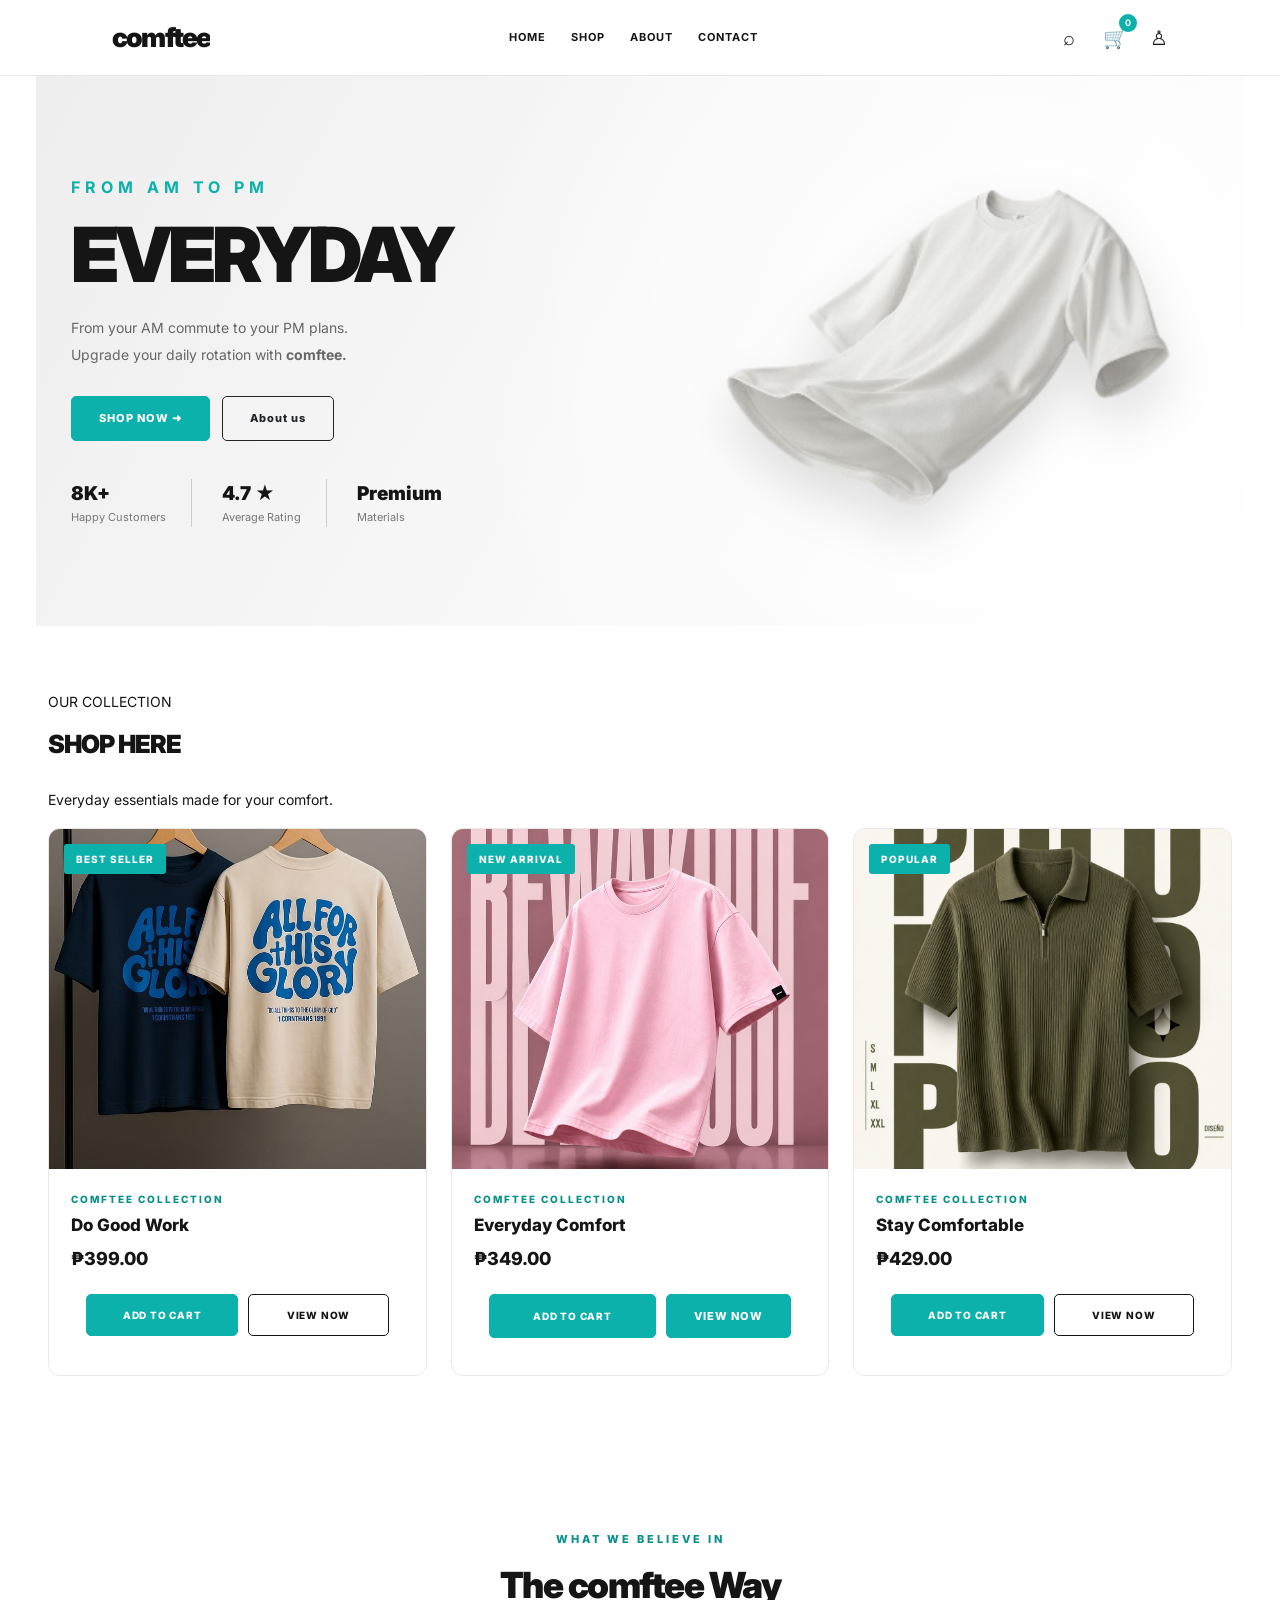
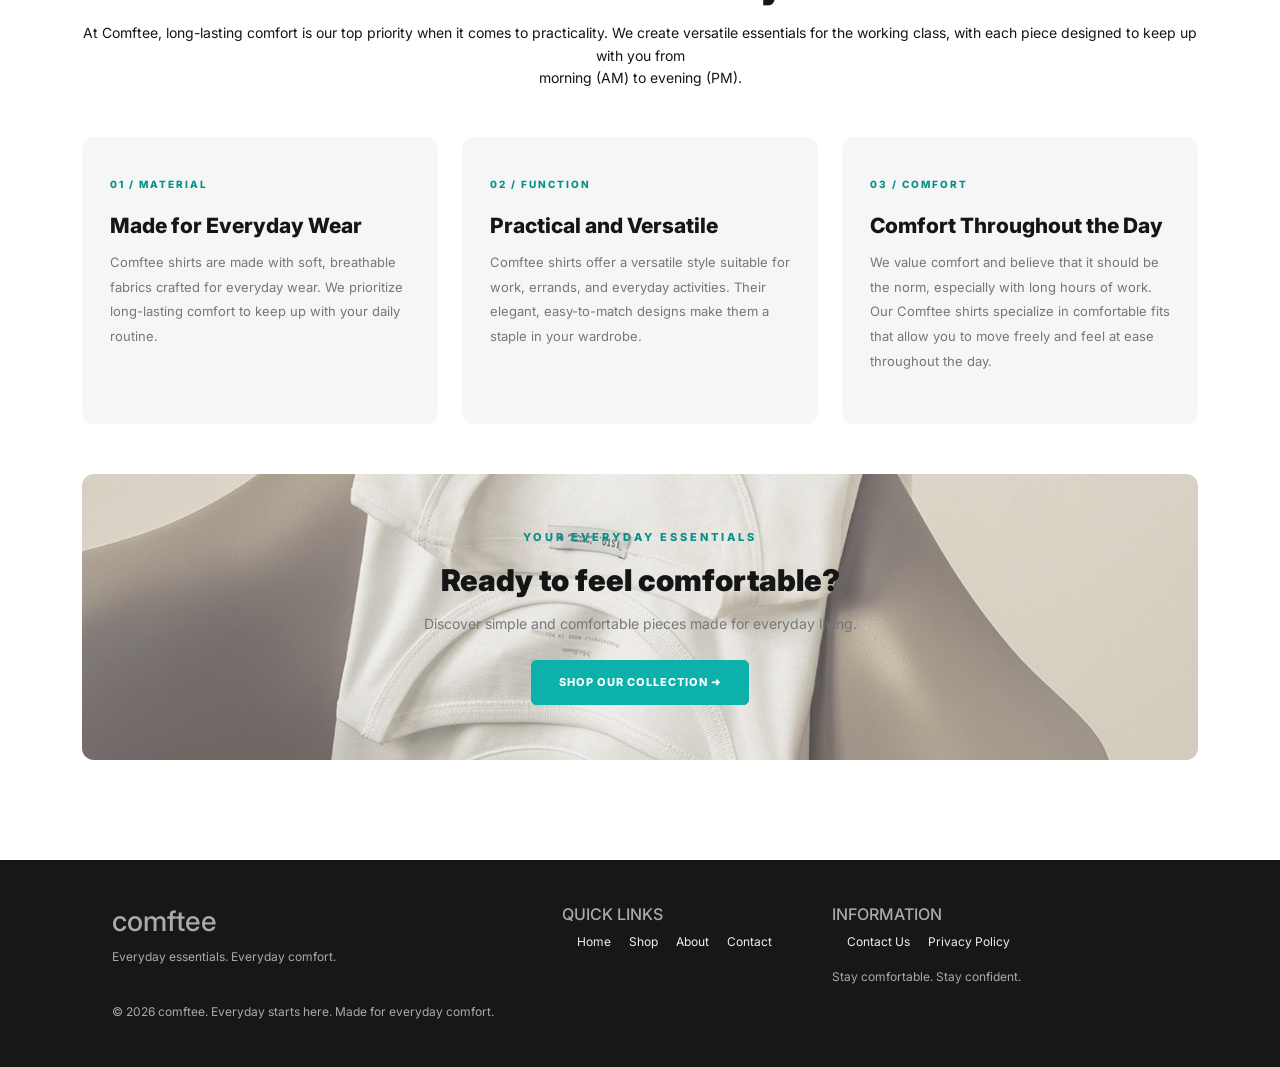
==== commit 6f142251: "Update index.html" ====
--- a/index.html
+++ b/index.html
@@ -43,15 +43,15 @@
 
                 <ul class="navbar-nav">
                     <li class="nav-item">
-                        <a class="nav-link active" href="#home">Home</a>
+                        <a class="nav-link active" href="index.html#home">Home</a>
                     </li>
 
                     <li class="nav-item">
-                        <a class="nav-link" href="#shop">Shop</a>
+                        <a class="nav-link" href="index.html#shop">Shop</a>
                     </li>
 
                     <li class="nav-item">
-                        <a class="nav-link" href="#about">About</a>
+                        <a class="nav-link" href="index.html#about">About</a>
                     </li>
 
                     <li class="nav-item">
@@ -87,7 +87,7 @@
                     placeholder="Search products"
                     aria-label="Search products">
 
-                <a href="#shop" class="small text-dark">Shop</a>
+                <a href="index.html#shop" class="small text-dark">Shop</a>
             </div>
 
         </div>
@@ -118,11 +118,11 @@
 
                 <div class="hero-actions">
 
-                    <a class="btn btn-teal" href="#shop">
+                    <a class="btn btn-teal" href="index.html#shop">
                         Shop now ➜
                     </a>
 
-                    <a class="btn btn-outline-dark" href="#about">
+                    <a class="btn btn-outline-dark" href="index.html#about">
                         About us
                     </a>
 
@@ -256,8 +256,8 @@
                                 ADD TO CART
                             </button>
 
-                            <a href="product-everyday-comfort.html"
-                                class="view-now-btn">
+                            <a href="productpage.html"
+                                class="btn btn-teal">
                                 VIEW NOW
                             </a>
 
@@ -423,7 +423,7 @@
                     made for everyday living.
                 </p>
 
-                <a href="#shop" class="btn btn-teal">
+                <a href="index.html#shop" class="btn btn-teal">
                     SHOP OUR COLLECTION ➜
                 </a>
 
@@ -460,9 +460,9 @@
 
                 <h6>QUICK LINKS</h6>
 
-                <a href="#home">Home</a>
-                <a href="#shop">Shop</a>
-                <a href="#about">About</a>
+                <a href="index.html#home">Home</a>
+                <a href="index.html#shop">Shop</a>
+                <a href="index.html#about">About</a>
                 <a href="contact.html">Contact</a>
 
             </div>
@@ -504,4 +504,4 @@
 <script src="js/main.js"></script>
 
 </body>
-</html>+</html>
